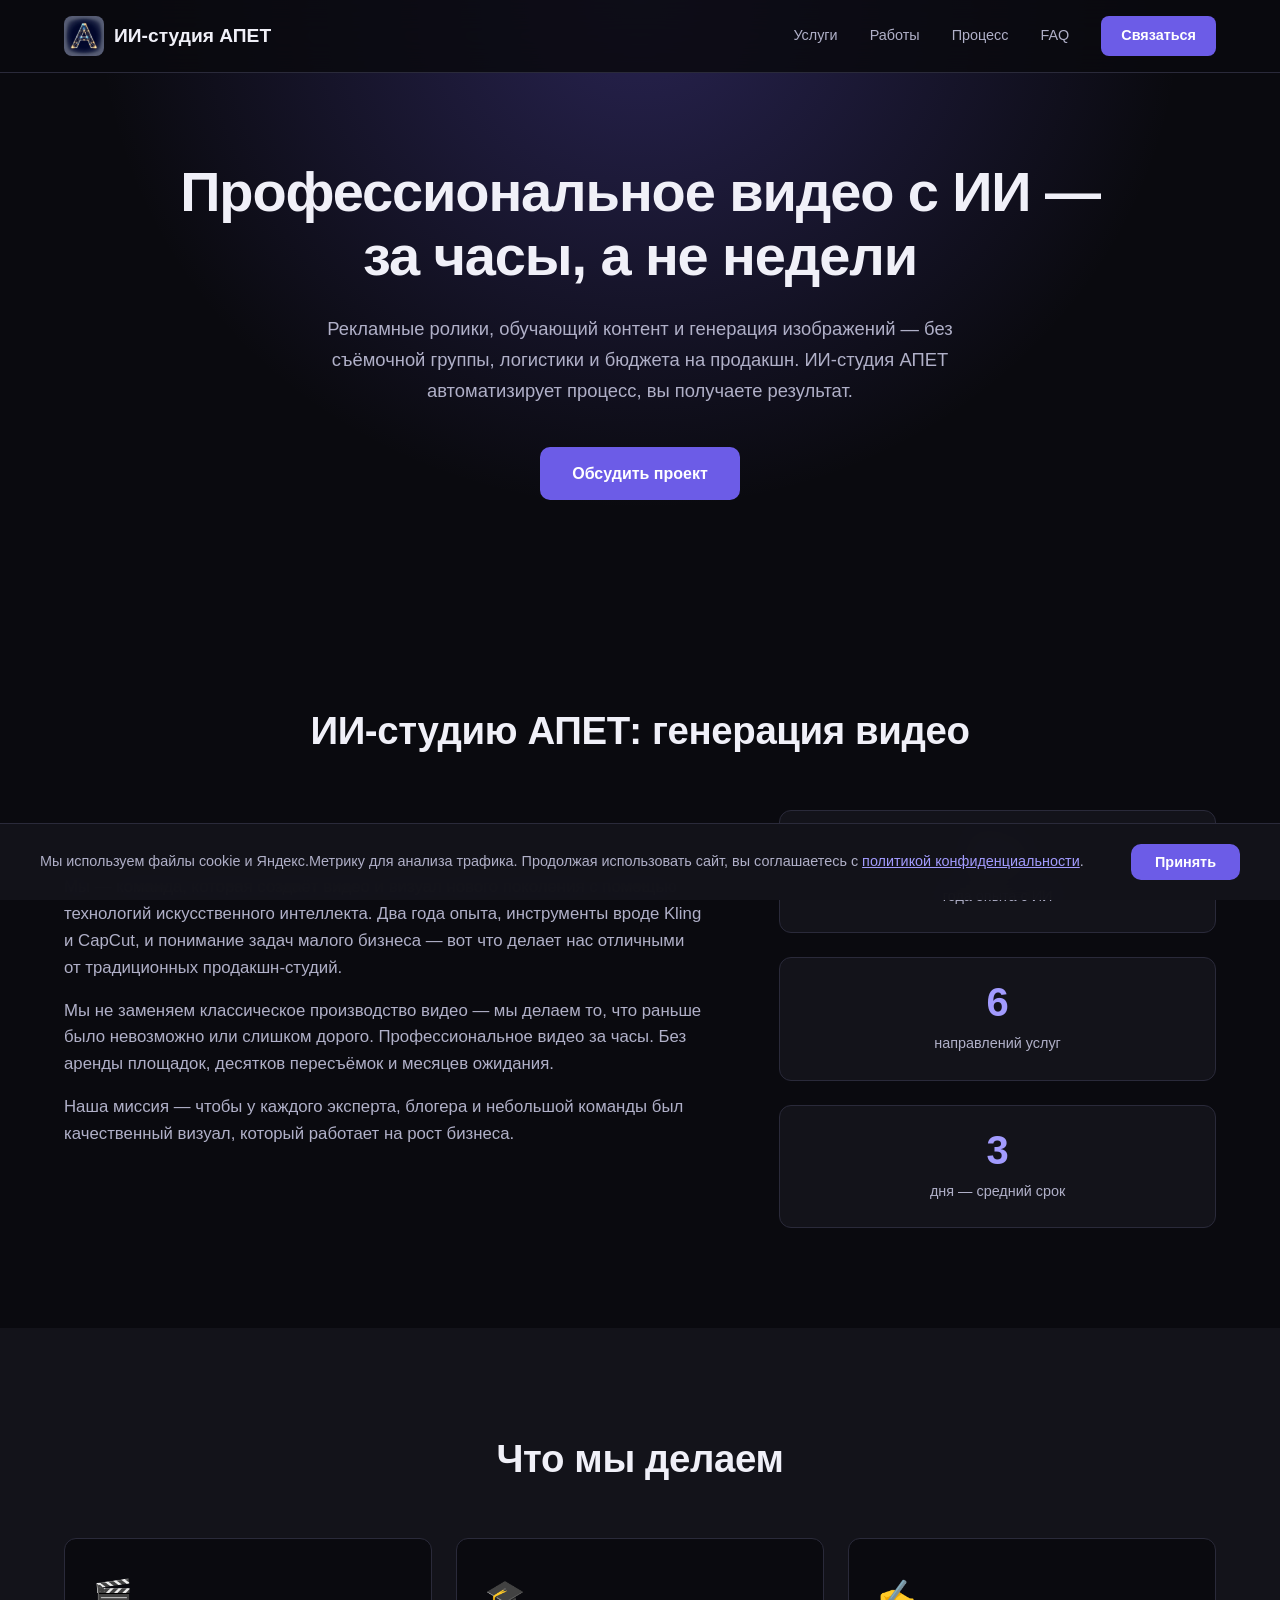
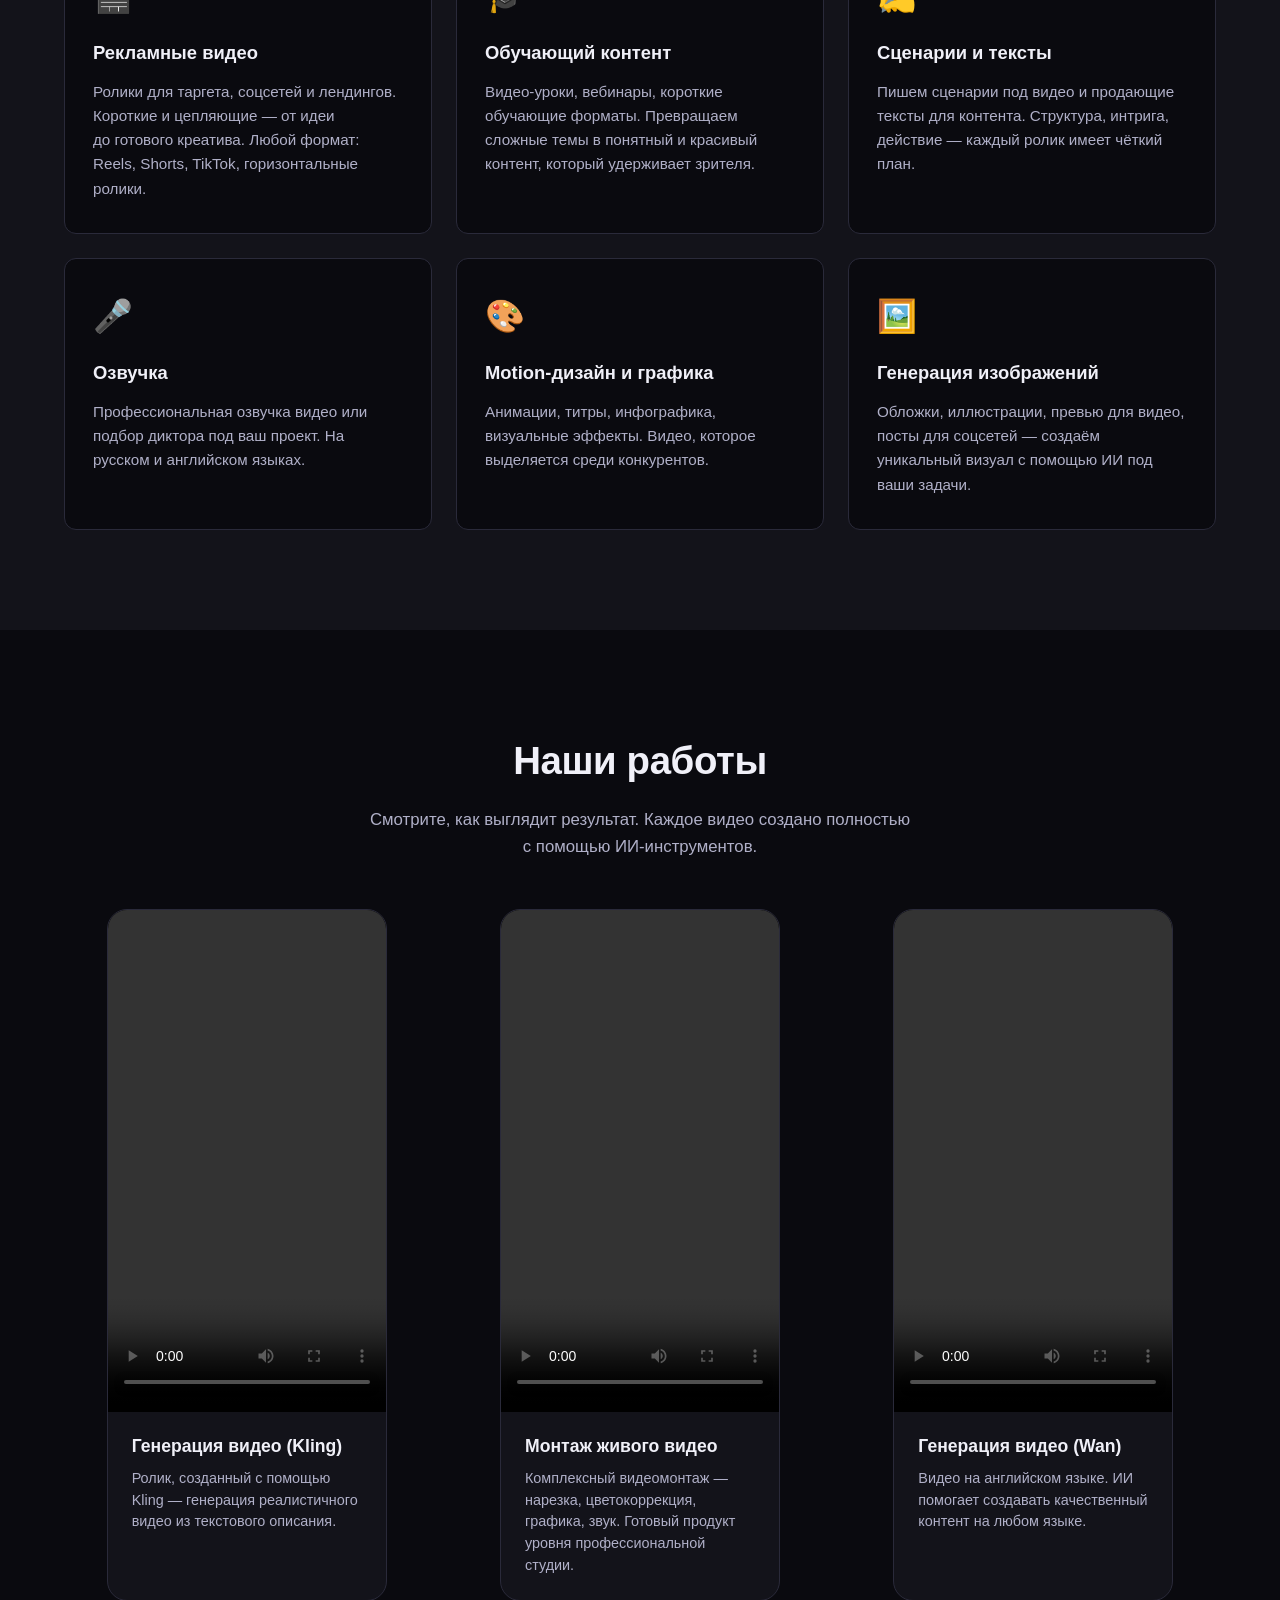
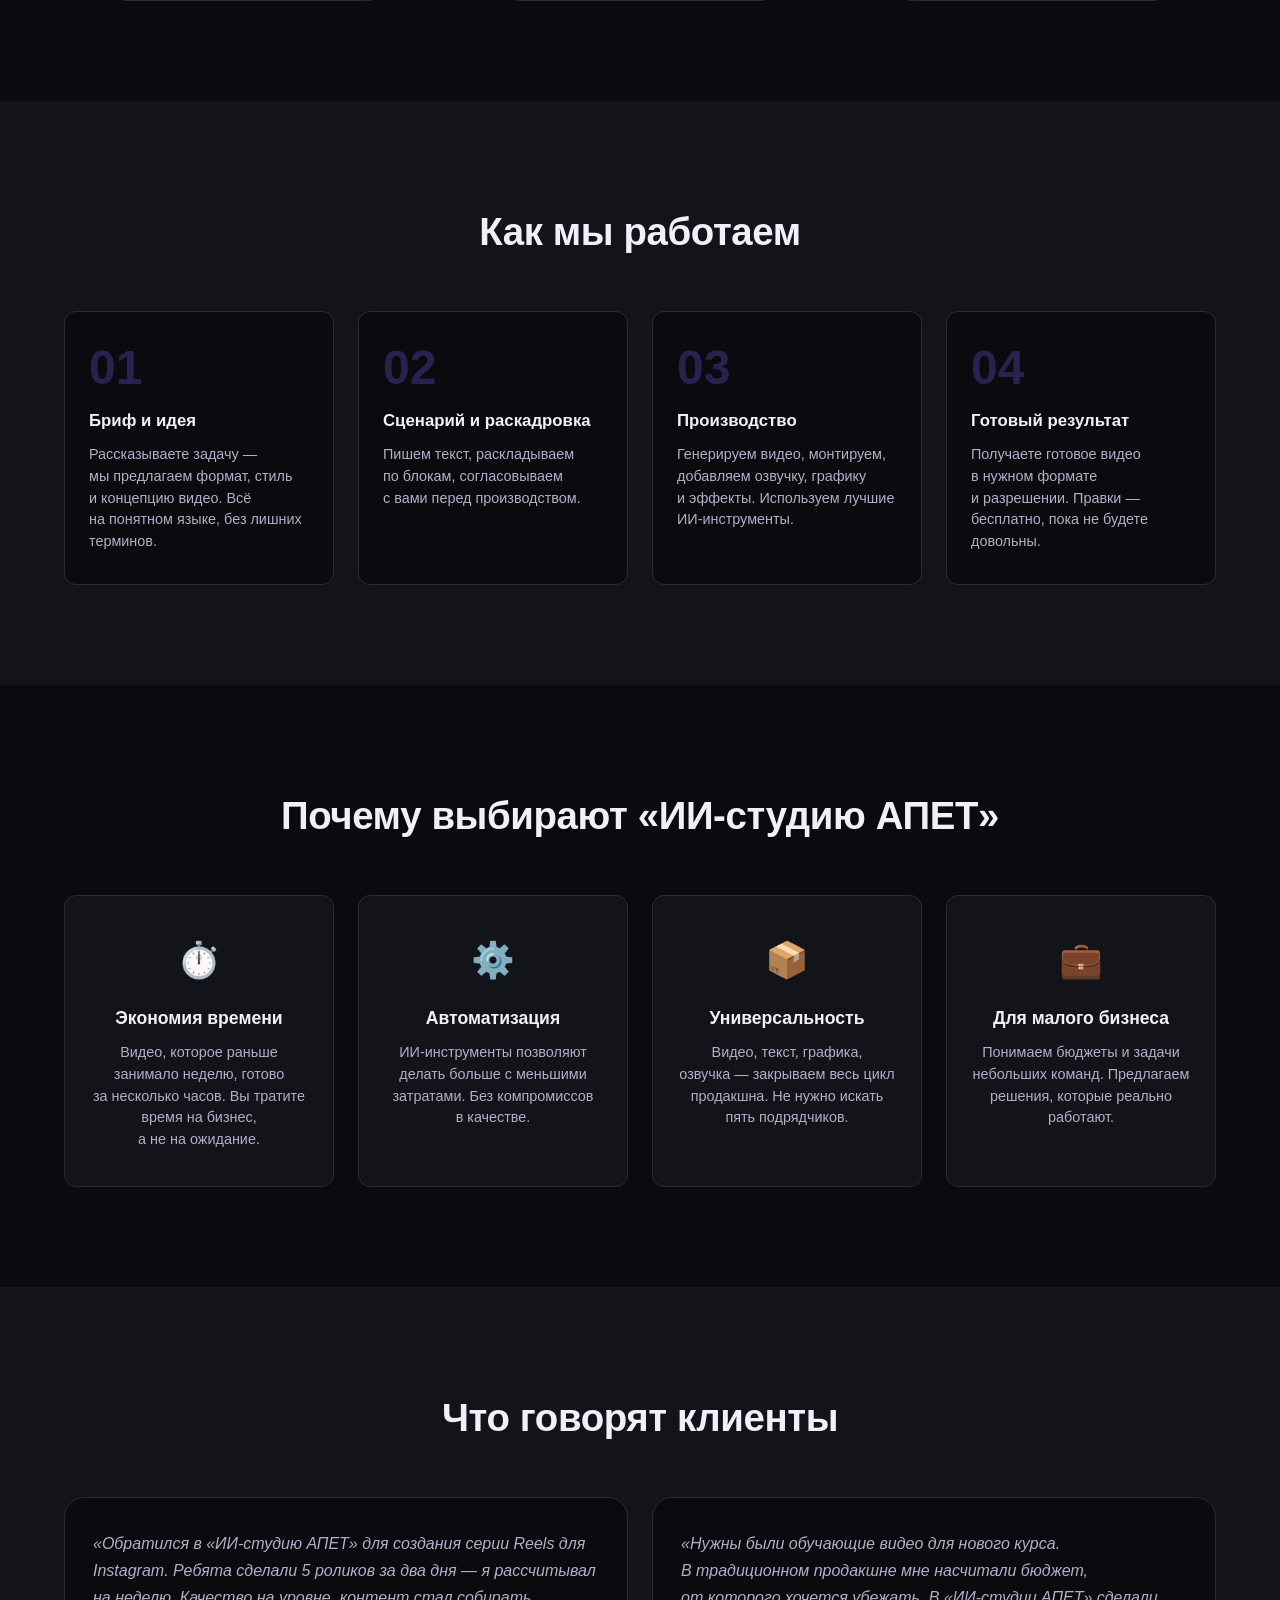
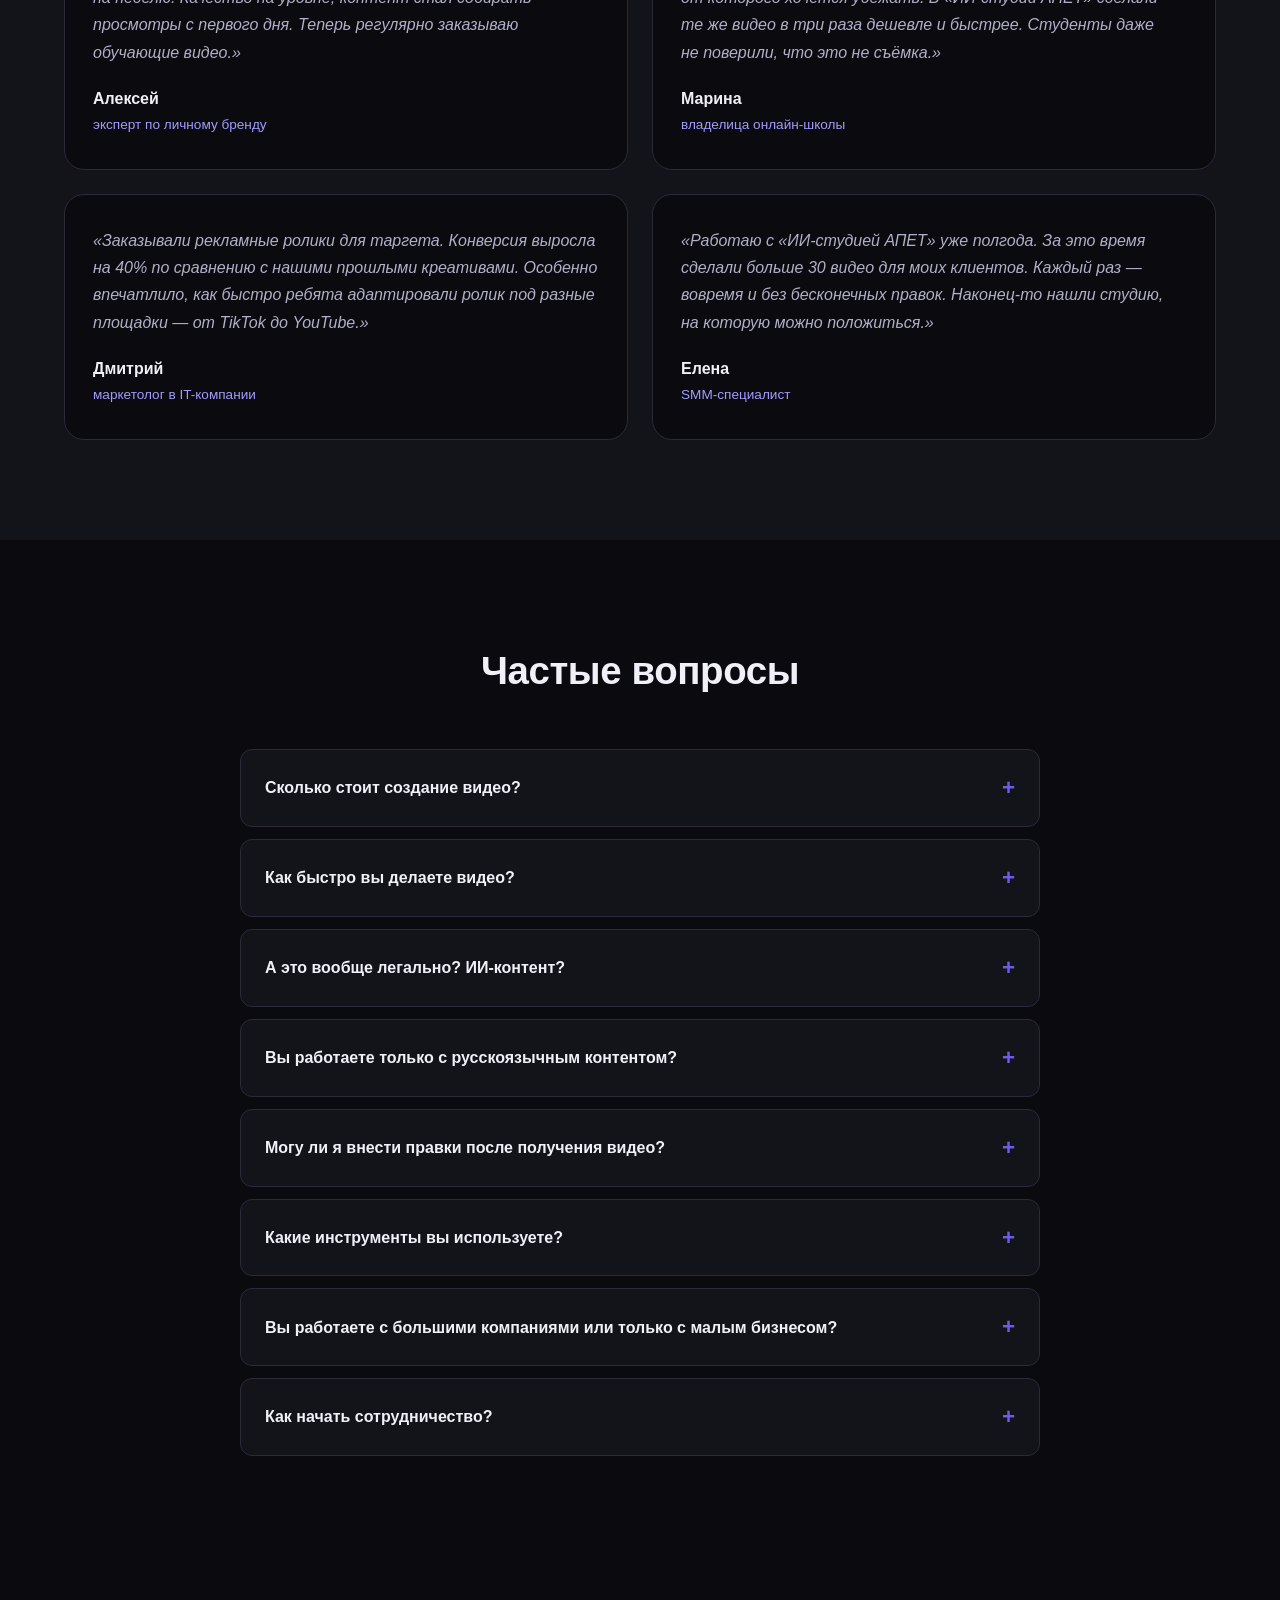
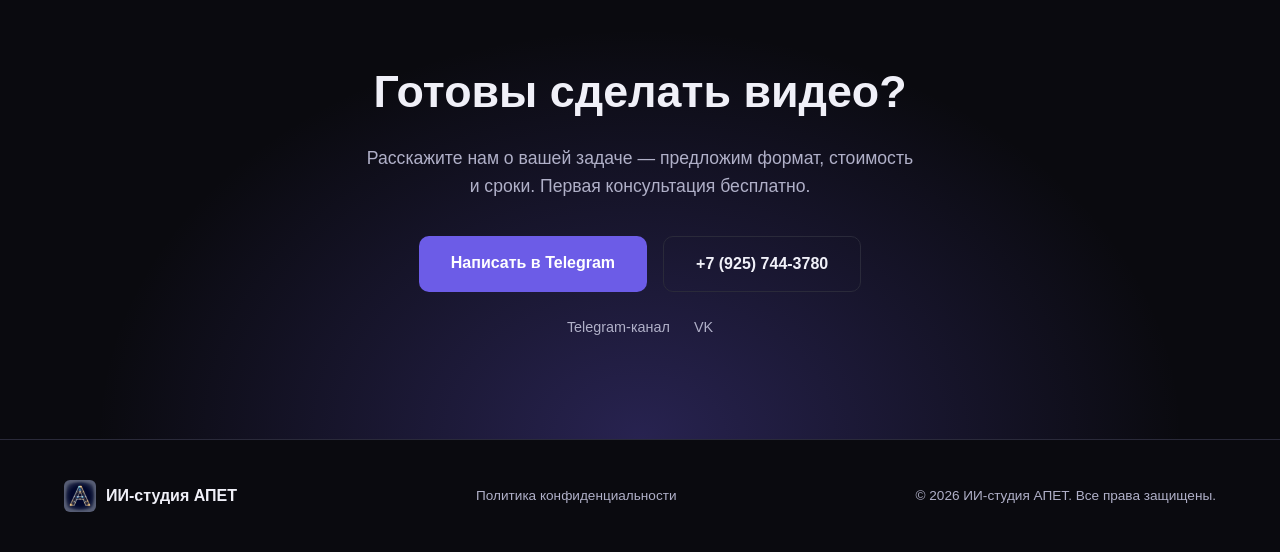
==== index.html @ 8ff8e2c4 "Add files via upload" ====
<!DOCTYPE html>
<html lang="ru">
<head>
    <meta charset="UTF-8">
    <meta name="viewport" content="width=device-width, initial-scale=1.0">
    <title>ИИ-студия АПЕТ — Видео и визуал с помощью ИИ для бизнеса</title>
    <meta name="description" content="Создаем рекламные и обучающие видео, генерируем изображения с помощью ИИ. Сценарии, озвучка, motion-дизайн. Быстро, автоматизированно, доступно.">
    <link rel="stylesheet" href="style.css">
    <!-- Yandex.Metrika counter -->
    <script type="text/javascript">
        (function(m,e,t,r,i,k,a){m[i]=m[i]||function(){(m[i].a=m[i].a||[]).push(arguments)};
        m[i].l=1*new Date();
        for (var j = 0; j < document.scripts.length; j++) {if (document.scripts[j].src === r) { return; }}
        k=e.createElement(t),a=e.getElementsByTagName(t)[0],k.async=1,k.src=r,a.parentNode.insertBefore(k,a)})
        (window, document, "script", "https://mc.yandex.ru/metrika/tag.js", "ym");
        ym(XXXXXX, "init", {
            clickmap:true,
            trackLinks:true,
            accurateTrackBounce:true,
            webvisor:true
        });
    </script>
    <noscript><div><img src="https://mc.yandex.ru/watch/XXXXXX" style="position:absolute; left:-9999px;" alt="" /></div></noscript>
    <!-- /Yandex.Metrika counter -->
</head>
<body>

<!-- Header -->
<header class="header">
    <div class="container header-inner">
        <a href="#" class="logo">
            <img src="logo.jpg" alt="ИИ-студия АПЕТ" class="logo-img">
            <span class="logo-text">ИИ-студия АПЕТ</span>
        </a>
        <nav class="nav">
            <a href="#services" class="nav-link">Услуги</a>
            <a href="#portfolio" class="nav-link">Работы</a>
            <a href="#process" class="nav-link">Процесс</a>
            <a href="#faq" class="nav-link">FAQ</a>
            <a href="#contacts" class="nav-link nav-cta">Связаться</a>
        </nav>
        <button class="burger" id="burger" aria-label="Меню">
            <span></span><span></span><span></span>
        </button>
    </div>
</header>

<!-- Hero -->
<section class="hero">
    <div class="container">
        <h1 class="hero-title">Профессиональное видео с&nbsp;ИИ&nbsp;— за&nbsp;часы, а&nbsp;не&nbsp;недели</h1>
        <p class="hero-sub">Рекламные ролики, обучающий контент и&nbsp;генерация изображений&nbsp;— без съёмочной группы, логистики и&nbsp;бюджета на&nbsp;продакшн. ИИ-студия АПЕТ автоматизирует процесс, вы&nbsp;получаете результат.</p>
        <a href="https://t.me/anp_nik" class="btn btn-primary" target="_blank" rel="noopener">Обсудить проект</a>
    </div>
</section>

<!-- About -->
<section class="about" id="about">
    <div class="container">
        <h2 class="section-title">ИИ-студию АПЕТ: генерация видео</h2>
        <div class="about-grid">
            <div class="about-text">
                <p>Мы&nbsp;&mdash; команда, которая создаёт видео и&nbsp;визуал нового поколения с&nbsp;помощью технологий искусственного интеллекта. Два года опыта, инструменты вроде Kling и&nbsp;CapCut, и&nbsp;понимание задач малого бизнеса&nbsp;&mdash; вот что делает нас отличными от&nbsp;традиционных продакшн-студий.</p>
                <p>Мы&nbsp;не&nbsp;заменяем классическое производство видео&nbsp;&mdash; мы&nbsp;делаем то, что раньше было невозможно или слишком дорого. Профессиональное видео за&nbsp;часы. Без аренды площадок, десятков пересъёмок и&nbsp;месяцев ожидания.</p>
                <p>Наша миссия&nbsp;&mdash; чтобы у&nbsp;каждого эксперта, блогера и&nbsp;небольшой команды был качественный визуал, который работает на&nbsp;рост бизнеса.</p>
            </div>
            <div class="about-stats">
                <div class="stat">
                    <span class="stat-number">2+</span>
                    <span class="stat-label">года опыта с&nbsp;ИИ</span>
                </div>
                <div class="stat">
                    <span class="stat-number">6</span>
                    <span class="stat-label">направлений услуг</span>
                </div>
                <div class="stat">
                    <span class="stat-number">3</span>
                    <span class="stat-label">дня&nbsp;&mdash; средний срок</span>
                </div>
            </div>
        </div>
    </div>
</section>

<!-- Services -->
<section class="services" id="services">
    <div class="container">
        <h2 class="section-title">Что мы делаем</h2>
        <div class="services-grid">

            <div class="service-card">
                <div class="service-icon">&#127916;</div>
                <h3>Рекламные видео</h3>
                <p>Ролики для таргета, соцсетей и&nbsp;лендингов. Короткие и&nbsp;цепляющие&nbsp;&mdash; от&nbsp;идеи до&nbsp;готового креатива. Любой формат: Reels, Shorts, TikTok, горизонтальные ролики.</p>
            </div>

            <div class="service-card">
                <div class="service-icon">&#127891;</div>
                <h3>Обучающий контент</h3>
                <p>Видео-уроки, вебинары, короткие обучающие форматы. Превращаем сложные темы в&nbsp;понятный и&nbsp;красивый контент, который удерживает зрителя.</p>
            </div>

            <div class="service-card">
                <div class="service-icon">&#9997;&#65039;</div>
                <h3>Сценарии и&nbsp;тексты</h3>
                <p>Пишем сценарии под&nbsp;видео и&nbsp;продающие тексты для контента. Структура, интрига, действие&nbsp;&mdash; каждый ролик имеет чёткий план.</p>
            </div>

            <div class="service-card">
                <div class="service-icon">&#127908;</div>
                <h3>Озвучка</h3>
                <p>Профессиональная озвучка видео или подбор диктора под ваш проект. На русском и&nbsp;английском языках.</p>
            </div>

            <div class="service-card">
                <div class="service-icon">&#127912;</div>
                <h3>Motion-дизайн и&nbsp;графика</h3>
                <p>Анимации, титры, инфографика, визуальные эффекты. Видео, которое выделяется среди конкурентов.</p>
            </div>

            <div class="service-card">
                <div class="service-icon">&#128444;&#65039;</div>
                <h3>Генерация изображений</h3>
                <p>Обложки, иллюстрации, превью для видео, посты для соцсетей&nbsp;&mdash; создаём уникальный визуал с&nbsp;помощью ИИ под ваши задачи.</p>
            </div>

        </div>
    </div>
</section>

<!-- Portfolio -->
<section class="portfolio" id="portfolio">
    <div class="container">
        <h2 class="section-title">Наши работы</h2>
        <p class="section-sub">Смотрите, как выглядит результат. Каждое видео создано полностью с&nbsp;помощью ИИ-инструментов.</p>
        <div class="portfolio-grid">

            <div class="portfolio-item">
                <div class="video-wrapper vertical">
                    <video controls preload="metadata">
                        <source src="video/FRv02-kling.mp4" type="video/mp4">
                        Ваш браузер не поддерживает видео.
                    </video>
                </div>
                <div class="portfolio-info">
                    <h3>Генерация видео (Kling)</h3>
                    <p>Ролик, созданный с&nbsp;помощью Kling&nbsp;&mdash; генерация реалистичного видео из&nbsp;текстового описания.</p>
                </div>
            </div>

            <div class="portfolio-item">
                <div class="video-wrapper vertical">
                    <video controls preload="metadata">
                        <source src="video/FRv03-video-editing2.mp4" type="video/mp4">
                        Ваш браузер не поддерживает видео.
                    </video>
                </div>
                <div class="portfolio-info">
                    <h3>Монтаж живого видео</h3>
                    <p>Комплексный видеомонтаж&nbsp;&mdash; нарезка, цветокоррекция, графика, звук. Готовый продукт уровня профессиональной студии.</p>
                </div>
            </div>

            <div class="portfolio-item">
                <div class="video-wrapper vertical">
                    <video controls preload="metadata" poster="">
                        <source src="video/Wan_Avatar_SpeechtoVideo.mp4" type="video/mp4">
                        Ваш браузер не поддерживает видео.
                    </video>
                </div>
                <div class="portfolio-info">
                    <h3>Генерация видео (Wan)</h3>
                    <p>Видео на английском языке. ИИ помогает создавать качественный контент на любом языке.</p>
                </div>
            </div>

        </div>
    </div>
</section>

<!-- Process -->
<section class="process" id="process">
    <div class="container">
        <h2 class="section-title">Как мы работаем</h2>
        <div class="process-steps">

            <div class="step">
                <div class="step-number">01</div>
                <div class="step-content">
                    <h3>Бриф и&nbsp;идея</h3>
                    <p>Рассказываете задачу&nbsp;&mdash; мы&nbsp;предлагаем формат, стиль и&nbsp;концепцию видео. Всё на&nbsp;понятном языке, без лишних терминов.</p>
                </div>
            </div>

            <div class="step">
                <div class="step-number">02</div>
                <div class="step-content">
                    <h3>Сценарий и&nbsp;раскадровка</h3>
                    <p>Пишем текст, раскладываем по&nbsp;блокам, согласовываем с&nbsp;вами перед производством.</p>
                </div>
            </div>

            <div class="step">
                <div class="step-number">03</div>
                <div class="step-content">
                    <h3>Производство</h3>
                    <p>Генерируем видео, монтируем, добавляем озвучку, графику и&nbsp;эффекты. Используем лучшие ИИ-инструменты.</p>
                </div>
            </div>

            <div class="step">
                <div class="step-number">04</div>
                <div class="step-content">
                    <h3>Готовый результат</h3>
                    <p>Получаете готовое видео в&nbsp;нужном формате и&nbsp;разрешении. Правки&nbsp;&mdash; бесплатно, пока не&nbsp;будете довольны.</p>
                </div>
            </div>

        </div>
    </div>
</section>

<!-- Why Us -->
<section class="why" id="why">
    <div class="container">
        <h2 class="section-title">Почему выбирают &laquo;ИИ-студию АПЕТ&raquo;</h2>
        <div class="why-grid">

            <div class="why-card">
                <div class="why-icon">&#9201;&#65039;</div>
                <h3>Экономия времени</h3>
                <p>Видео, которое раньше занимало неделю, готово за&nbsp;несколько часов. Вы&nbsp;тратите время на&nbsp;бизнес, а&nbsp;не&nbsp;на&nbsp;ожидание.</p>
            </div>

            <div class="why-card">
                <div class="why-icon">&#9881;&#65039;</div>
                <h3>Автоматизация</h3>
                <p>ИИ-инструменты позволяют делать больше с&nbsp;меньшими затратами. Без компромиссов в&nbsp;качестве.</p>
            </div>

            <div class="why-card">
                <div class="why-icon">&#128230;</div>
                <h3>Универсальность</h3>
                <p>Видео, текст, графика, озвучка&nbsp;&mdash; закрываем весь цикл продакшна. Не&nbsp;нужно искать пять подрядчиков.</p>
            </div>

            <div class="why-card">
                <div class="why-icon">&#128188;</div>
                <h3>Для малого бизнеса</h3>
                <p>Понимаем бюджеты и&nbsp;задачи небольших команд. Предлагаем решения, которые реально работают.</p>
            </div>

        </div>
    </div>
</section>

<!-- Testimonials -->
<section class="testimonials" id="testimonials">
    <div class="container">
        <h2 class="section-title">Что говорят клиенты</h2>
        <div class="testimonials-grid">

            <div class="testimonial-card">
                <div class="testimonial-text">
                    &laquo;Обратился в&nbsp;&laquo;ИИ-студию АПЕТ&raquo; для создания серии Reels для Instagram. Ребята сделали 5&nbsp;роликов за&nbsp;два дня&nbsp;&mdash; я&nbsp;рассчитывал на&nbsp;неделю. Качество на&nbsp;уровне, контент стал собирать просмотры с&nbsp;первого дня. Теперь регулярно заказываю обучающие видео.&raquo;
                </div>
                <div class="testimonial-author">
                    <strong>Алексей</strong>
                    <span>эксперт по личному бренду</span>
                </div>
            </div>

            <div class="testimonial-card">
                <div class="testimonial-text">
                    &laquo;Нужны были обучающие видео для нового курса. В&nbsp;традиционном продакшне мне насчитали бюджет, от&nbsp;которого хочется убежать. В&nbsp;&laquo;ИИ-студии АПЕТ&raquo; сделали те&nbsp;же видео в&nbsp;три раза дешевле и&nbsp;быстрее. Студенты даже не&nbsp;поверили, что это не&nbsp;съёмка.&raquo;
                </div>
                <div class="testimonial-author">
                    <strong>Марина</strong>
                    <span>владелица онлайн-школы</span>
                </div>
            </div>

            <div class="testimonial-card">
                <div class="testimonial-text">
                    &laquo;Заказывали рекламные ролики для таргета. Конверсия выросла на&nbsp;40% по&nbsp;сравнению с&nbsp;нашими прошлыми креативами. Особенно впечатлило, как быстро ребята адаптировали ролик под разные площадки&nbsp;&mdash; от&nbsp;TikTok до&nbsp;YouTube.&raquo;
                </div>
                <div class="testimonial-author">
                    <strong>Дмитрий</strong>
                    <span>маркетолог в IT-компании</span>
                </div>
            </div>

            <div class="testimonial-card">
                <div class="testimonial-text">
                    &laquo;Работаю с&nbsp;&laquo;ИИ-студией АПЕТ&raquo; уже полгода. За&nbsp;это время сделали больше 30&nbsp;видео для моих клиентов. Каждый раз&nbsp;&mdash; вовремя и&nbsp;без бесконечных правок. Наконец-то нашли студию, на&nbsp;которую можно положиться.&raquo;
                </div>
                <div class="testimonial-author">
                    <strong>Елена</strong>
                    <span>SMM-специалист</span>
                </div>
            </div>

        </div>
    </div>
</section>

<!-- FAQ -->
<section class="faq" id="faq">
    <div class="container">
        <h2 class="section-title">Частые вопросы</h2>
        <div class="faq-list">

            <details class="faq-item">
                <summary>Сколько стоит создание видео?</summary>
                <p>Стоимость начинается от&nbsp;3&nbsp;000&nbsp;₽ за&nbsp;ролик. Итоговая цена зависит от&nbsp;формата, длительности и&nbsp;сложности проекта. В&nbsp;стоимость входят 2&nbsp;правки. Напишите нам&nbsp;&mdash; рассчитаем цену за&nbsp;30&nbsp;минут.</p>
            </details>

            <details class="faq-item">
                <summary>Как быстро вы делаете видео?</summary>
                <p>Средний срок&nbsp;&mdash; от&nbsp;1&nbsp;до&nbsp;3&nbsp;дней для короткого ролика. Обучающие видео или серии могут занять до&nbsp;недели. Срочные проекты&nbsp;&mdash; обсуждаются индивидуально.</p>
            </details>

            <details class="faq-item">
                <summary>А это вообще легально? ИИ-контент?</summary>
                <p>Да. ИИ&nbsp;&mdash; это инструмент, как Photoshop или Premiere. Все права на&nbsp;созданное видео принадлежат вам. Мы&nbsp;используем лицензионные платформы и&nbsp;соблюдаем их условия использования.</p>
            </details>

            <details class="faq-item">
                <summary>Вы работаете только с русскоязычным контентом?</summary>
                <p>Нет. Мы&nbsp;создаём видео на&nbsp;русском и&nbsp;английском языках. Озвучка, субтитры, тексты&nbsp;&mdash; адаптируем под любую аудиторию.</p>
            </details>

            <details class="faq-item">
                <summary>Могу ли я внести правки после получения видео?</summary>
                <p>Конечно. В&nbsp;стоимость входят 2&nbsp;правки. Если нужно больше&nbsp;&mdash; обсудим individually. Обычно хватает 1-2&nbsp;раундов.</p>
            </details>

            <details class="faq-item">
                <summary>Какие инструменты вы используете?</summary>
                <p>Для генерации видео&nbsp;&mdash; Kling, Wan. Для монтажа&nbsp;&mdash; CapCut. Для текстов, сценариев и&nbsp;идей&nbsp;&mdash; ChatGPT, Claude, Qwen. Используем лучшие ИИ-инструменты для каждого этапа.</p>
            </details>

            <details class="faq-item">
                <summary>Вы работаете с большими компаниями или только с малым бизнесом?</summary>
                <p>Мы&nbsp;специализируемся на&nbsp;экспертах, блогерах и&nbsp;небольших командах. Понимаем их задачи и&nbsp;бюджеты. Но&nbsp;если у&nbsp;вас крупный проект&nbsp;&mdash; обсудим, сможем&nbsp;ли помочь.</p>
            </details>

            <details class="faq-item">
                <summary>Как начать сотрудничество?</summary>
                <p>Напишите нам в&nbsp;Telegram или позвоните. Расскажите о&nbsp;задаче&nbsp;&mdash; мы&nbsp;предложим решение и&nbsp;стоимость. Далее&nbsp;&mdash; бриф, согласование, производство. Весь процесс прозрачен.</p>
            </details>

        </div>
    </div>
</section>

<!-- CTA -->
<section class="cta" id="contacts">
    <div class="container cta-inner">
        <h2 class="cta-title">Готовы сделать видео?</h2>
        <p class="cta-sub">Расскажите нам о&nbsp;вашей задаче&nbsp;&mdash; предложим формат, стоимость и&nbsp;сроки. Первая консультация бесплатно.</p>
        <div class="cta-contacts">
            <a href="https://t.me/anp_nik" class="btn btn-primary" target="_blank" rel="noopener">Написать в Telegram</a>
            <a href="tel:+79257443780" class="btn btn-secondary">+7 (925) 744-3780</a>
        </div>
        <div class="cta-social">
            <a href="https://t.me/start_in_ai" target="_blank" rel="noopener" class="social-link">Telegram-канал</a>
            <a href="https://vk.ru/ii_business_automation" target="_blank" rel="noopener" class="social-link">VK</a>
        </div>
    </div>
</section>

<!-- Footer -->
<footer class="footer">
    <div class="container footer-inner">
        <div class="footer-logo">
            <img src="logo.jpg" alt="ИИ-студия АПЕТ" class="footer-logo-img">
            <span>ИИ-студия АПЕТ</span>
        </div>
        <nav class="footer-links">
            <a href="privacy.html" class="footer-link">Политика конфиденциальности</a>
        </nav>
        <p class="footer-copy">&copy; 2026 ИИ-студия АПЕТ. Все права защищены.</p>
    </div>
</footer>

<!-- Cookie Banner -->
<div class="cookie-banner" id="cookieBanner">
    <div class="cookie-inner">
        <p>Мы используем файлы cookie и Яндекс.Метрику для анализа трафика. Продолжая использовать сайт, вы соглашаетесь с <a href="privacy.html">политикой конфиденциальности</a>.</p>
        <button class="btn btn-primary cookie-btn" id="cookieAccept">Принять</button>
    </div>
</div>

<script>
    // Burger menu
    const burger = document.getElementById('burger');
    const nav = document.querySelector('.nav');
    burger.addEventListener('click', () => {
        burger.classList.toggle('active');
        nav.classList.toggle('active');
    });
    document.querySelectorAll('.nav-link').forEach(link => {
        link.addEventListener('click', () => {
            burger.classList.remove('active');
            nav.classList.remove('active');
        });
    });

    // Cookie banner
    const cookieBanner = document.getElementById('cookieBanner');
    const cookieAccept = document.getElementById('cookieAccept');
    if (!localStorage.getItem('cookiesAccepted')) {
        cookieBanner.style.display = 'block';
    }
    cookieAccept.addEventListener('click', () => {
        localStorage.setItem('cookiesAccepted', 'true');
        cookieBanner.style.display = 'none';
    });
</script>

</body>
</html>
---- style.css ----
/* ===== Reset & Base ===== */
*, *::before, *::after {
    margin: 0;
    padding: 0;
    box-sizing: border-box;
}

:root {
    --bg: #0a0a0f;
    --bg-card: #13131a;
    --bg-card-hover: #1a1a24;
    --accent: #6c5ce7;
    --accent-light: #a29bfe;
    --accent-glow: rgba(108, 92, 231, 0.3);
    --text: #f0f0f8;
    --text-dim: #b0b0c8;
    --border: #2a2a3a;
    --radius: 12px;
    --radius-lg: 20px;
    --transition: 0.3s ease;
}

html {
    scroll-behavior: smooth;
}

body {
    font-family: -apple-system, BlinkMacSystemFont, 'Segoe UI', Roboto, 'Helvetica Neue', Arial, sans-serif;
    background: var(--bg);
    color: var(--text);
    line-height: 1.6;
    -webkit-font-smoothing: antialiased;
}

.container {
    max-width: 1200px;
    margin: 0 auto;
    padding: 0 24px;
}

img {
    max-width: 100%;
    height: auto;
}

a {
    color: var(--accent-light);
    text-decoration: none;
    transition: color var(--transition);
}

a:hover {
    color: var(--accent);
}

/* ===== Header ===== */
.header {
    position: fixed;
    top: 0;
    left: 0;
    right: 0;
    z-index: 100;
    background: rgba(10, 10, 15, 0.85);
    backdrop-filter: blur(16px);
    border-bottom: 1px solid var(--border);
}

.header-inner {
    display: flex;
    align-items: center;
    justify-content: space-between;
    height: 72px;
}

.logo {
    display: flex;
    align-items: center;
    gap: 10px;
    color: var(--text);
    font-weight: 700;
    font-size: 1.2rem;
}

.logo-img {
    width: 40px;
    height: 40px;
    border-radius: 8px;
    object-fit: cover;
}

.nav {
    display: flex;
    align-items: center;
    gap: 32px;
}

.nav-link {
    color: var(--text-dim);
    font-size: 0.9rem;
    font-weight: 500;
    transition: color var(--transition);
}

.nav-link:hover {
    color: var(--text);
}

.nav-cta {
    background: var(--accent);
    color: #fff !important;
    padding: 8px 20px;
    border-radius: 8px;
    font-weight: 600;
}

.nav-cta:hover {
    background: var(--accent-light);
    color: #fff !important;
}

.burger {
    display: none;
    flex-direction: column;
    gap: 5px;
    background: none;
    border: none;
    cursor: pointer;
    padding: 4px;
}

.burger span {
    width: 24px;
    height: 2px;
    background: var(--text);
    border-radius: 2px;
    transition: var(--transition);
}

.burger.active span:nth-child(1) {
    transform: rotate(45deg) translate(5px, 5px);
}

.burger.active span:nth-child(2) {
    opacity: 0;
}

.burger.active span:nth-child(3) {
    transform: rotate(-45deg) translate(5px, -5px);
}

/* ===== Hero ===== */
.hero {
    padding: 160px 0 100px;
    text-align: center;
    background: radial-gradient(ellipse at 50% 0%, var(--accent-glow) 0%, transparent 60%);
}

.hero-title {
    font-size: clamp(2rem, 5vw, 3.5rem);
    font-weight: 800;
    line-height: 1.15;
    margin-bottom: 24px;
    letter-spacing: -0.02em;
}

.hero-sub {
    font-size: 1.15rem;
    color: var(--text-dim);
    max-width: 680px;
    margin: 0 auto 40px;
    line-height: 1.7;
}

.btn {
    display: inline-block;
    padding: 14px 32px;
    border-radius: 10px;
    font-size: 1rem;
    font-weight: 600;
    cursor: pointer;
    border: none;
    transition: all var(--transition);
    text-align: center;
}

.btn-primary {
    background: var(--accent);
    color: #fff;
}

.btn-primary:hover {
    background: var(--accent-light);
    color: #fff;
    transform: translateY(-2px);
    box-shadow: 0 8px 30px var(--accent-glow);
}

.btn-secondary {
    background: transparent;
    color: var(--text);
    border: 1px solid var(--border);
}

.btn-secondary:hover {
    border-color: var(--accent);
    color: var(--accent-light);
}

/* ===== Section Titles ===== */
.section-title {
    font-size: clamp(1.6rem, 3vw, 2.4rem);
    font-weight: 700;
    text-align: center;
    margin-bottom: 16px;
    letter-spacing: -0.01em;
}

.section-sub {
    text-align: center;
    color: var(--text-dim);
    max-width: 600px;
    margin: 0 auto 48px;
    font-size: 1.05rem;
}

/* ===== About ===== */
.about {
    padding: 100px 0;
}

.about-grid {
    display: grid;
    grid-template-columns: 1.5fr 1fr;
    gap: 60px;
    align-items: center;
    margin-top: 48px;
}

.about-text p {
    margin-bottom: 16px;
    color: var(--text-dim);
    font-size: 1.05rem;
}

.about-stats {
    display: flex;
    flex-direction: column;
    gap: 24px;
}

.stat {
    background: var(--bg-card);
    border: 1px solid var(--border);
    border-radius: var(--radius);
    padding: 24px 28px;
    text-align: center;
}

.stat-number {
    display: block;
    font-size: 2.5rem;
    font-weight: 800;
    color: var(--accent-light);
    line-height: 1;
    margin-bottom: 8px;
}

.stat-label {
    color: var(--text-dim);
    font-size: 0.9rem;
}

/* ===== Services ===== */
.services {
    padding: 100px 0;
    background: var(--bg-card);
}

.services-grid {
    display: grid;
    grid-template-columns: repeat(3, 1fr);
    gap: 24px;
    margin-top: 48px;
}

.service-card {
    background: var(--bg);
    border: 1px solid var(--border);
    border-radius: var(--radius);
    padding: 32px 28px;
    transition: all var(--transition);
}

.service-card:hover {
    border-color: var(--accent);
    transform: translateY(-4px);
    box-shadow: 0 12px 40px rgba(108, 92, 231, 0.1);
}

.service-icon {
    font-size: 2rem;
    margin-bottom: 16px;
}

.service-card h3 {
    font-size: 1.15rem;
    font-weight: 600;
    margin-bottom: 12px;
}

.service-card p {
    color: var(--text-dim);
    font-size: 0.95rem;
    line-height: 1.6;
}

/* ===== Portfolio ===== */
.portfolio {
    padding: 100px 0;
}

.portfolio-grid {
    display: grid;
    grid-template-columns: repeat(3, 1fr);
    gap: 28px;
}

.portfolio-item {
    background: var(--bg-card);
    border: 1px solid var(--border);
    border-radius: var(--radius-lg);
    overflow: hidden;
    transition: all var(--transition);
}

.portfolio-item:hover {
    border-color: var(--accent);
    transform: translateY(-4px);
}

.video-wrapper {
    position: relative;
    width: 100%;
    aspect-ratio: 16 / 9;
    background: #000;
}

.video-wrapper.vertical {
    aspect-ratio: 9 / 16;
    max-height: 500px;
    margin: 0 auto;
}

.portfolio-item:has(.video-wrapper.vertical) {
    max-width: 280px;
    margin: 0 auto;
}

.video-wrapper video {
    width: 100%;
    height: 100%;
    object-fit: cover;
}

.portfolio-info {
    padding: 20px 24px 24px;
}

.portfolio-info h3 {
    font-size: 1.1rem;
    font-weight: 600;
    margin-bottom: 8px;
}

.portfolio-info p {
    color: var(--text-dim);
    font-size: 0.9rem;
    line-height: 1.5;
}

/* ===== Process ===== */
.process {
    padding: 100px 0;
    background: var(--bg-card);
}

.process-steps {
    display: grid;
    grid-template-columns: repeat(4, 1fr);
    gap: 24px;
    margin-top: 48px;
}

.step {
    position: relative;
    padding: 32px 24px;
    background: var(--bg);
    border: 1px solid var(--border);
    border-radius: var(--radius);
}

.step-number {
    font-size: 3rem;
    font-weight: 800;
    color: var(--accent);
    opacity: 0.3;
    line-height: 1;
    margin-bottom: 16px;
}

.step h3 {
    font-size: 1.05rem;
    font-weight: 600;
    margin-bottom: 10px;
}

.step p {
    color: var(--text-dim);
    font-size: 0.9rem;
    line-height: 1.5;
}

/* ===== Why ===== */
.why {
    padding: 100px 0;
}

.why-grid {
    display: grid;
    grid-template-columns: repeat(4, 1fr);
    gap: 24px;
    margin-top: 48px;
}

.why-card {
    text-align: center;
    padding: 36px 24px;
    background: var(--bg-card);
    border: 1px solid var(--border);
    border-radius: var(--radius);
    transition: all var(--transition);
}

.why-card:hover {
    border-color: var(--accent);
    transform: translateY(-4px);
}

.why-icon {
    font-size: 2.2rem;
    margin-bottom: 16px;
}

.why-card h3 {
    font-size: 1.1rem;
    font-weight: 600;
    margin-bottom: 10px;
}

.why-card p {
    color: var(--text-dim);
    font-size: 0.9rem;
    line-height: 1.5;
}

/* ===== Testimonials ===== */
.testimonials {
    padding: 100px 0;
    background: var(--bg-card);
}

.testimonials-grid {
    display: grid;
    grid-template-columns: repeat(2, 1fr);
    gap: 24px;
    margin-top: 48px;
}

.testimonial-card {
    background: var(--bg);
    border: 1px solid var(--border);
    border-radius: var(--radius-lg);
    padding: 32px 28px;
    display: flex;
    flex-direction: column;
    justify-content: space-between;
    transition: all var(--transition);
}

.testimonial-card:hover {
    border-color: var(--accent);
}

.testimonial-text {
    font-size: 1rem;
    line-height: 1.7;
    color: var(--text-dim);
    margin-bottom: 20px;
    font-style: italic;
}

.testimonial-author strong {
    display: block;
    color: var(--text);
    font-size: 1rem;
}

.testimonial-author span {
    color: var(--accent-light);
    font-size: 0.85rem;
}

/* ===== FAQ ===== */
.faq {
    padding: 100px 0;
}

.faq-list {
    max-width: 800px;
    margin: 48px auto 0;
    display: flex;
    flex-direction: column;
    gap: 12px;
}

.faq-item {
    background: var(--bg-card);
    border: 1px solid var(--border);
    border-radius: var(--radius);
    overflow: hidden;
    transition: border-color var(--transition);
}

.faq-item[open] {
    border-color: var(--accent);
}

.faq-item summary {
    padding: 20px 24px;
    font-weight: 600;
    font-size: 1rem;
    cursor: pointer;
    list-style: none;
    display: flex;
    align-items: center;
    justify-content: space-between;
    transition: color var(--transition);
}

.faq-item summary::-webkit-details-marker {
    display: none;
}

.faq-item summary::after {
    content: '+';
    font-size: 1.4rem;
    color: var(--accent);
    transition: transform var(--transition);
}

.faq-item[open] summary::after {
    transform: rotate(45deg);
}

.faq-item summary:hover {
    color: var(--accent-light);
}

.faq-item p {
    padding: 0 24px 20px;
    color: var(--text-dim);
    font-size: 0.95rem;
    line-height: 1.6;
}

/* ===== CTA ===== */
.cta {
    padding: 100px 0;
    background: radial-gradient(ellipse at 50% 100%, var(--accent-glow) 0%, transparent 60%);
}

.cta-inner {
    text-align: center;
}

.cta-title {
    font-size: clamp(1.8rem, 4vw, 2.8rem);
    font-weight: 800;
    margin-bottom: 16px;
}

.cta-sub {
    color: var(--text-dim);
    font-size: 1.1rem;
    max-width: 550px;
    margin: 0 auto 36px;
}

.cta-contacts {
    display: flex;
    gap: 16px;
    justify-content: center;
    flex-wrap: wrap;
    margin-bottom: 24px;
}

.cta-social {
    display: flex;
    gap: 24px;
    justify-content: center;
}

.social-link {
    color: var(--text-dim);
    font-size: 0.9rem;
    transition: color var(--transition);
}

.social-link:hover {
    color: var(--accent-light);
}

/* ===== Footer ===== */
.footer {
    padding: 40px 0;
    border-top: 1px solid var(--border);
}

.footer-inner {
    display: flex;
    align-items: center;
    justify-content: space-between;
}

.footer-logo {
    display: flex;
    align-items: center;
    gap: 10px;
    font-weight: 600;
}

.footer-logo-img {
    width: 32px;
    height: 32px;
    border-radius: 6px;
    object-fit: cover;
}

.footer-copy {
    color: var(--text-dim);
    font-size: 0.85rem;
}

/* ===== Responsive ===== */
@media (max-width: 1024px) {
    .services-grid,
    .portfolio-grid {
        grid-template-columns: repeat(2, 1fr);
    }

    .process-steps,
    .why-grid {
        grid-template-columns: repeat(2, 1fr);
    }
}

@media (max-width: 768px) {
    .nav {
        position: fixed;
        top: 72px;
        left: 0;
        right: 0;
        background: rgba(10, 10, 15, 0.95);
        backdrop-filter: blur(16px);
        flex-direction: column;
        padding: 32px 24px;
        gap: 20px;
        border-bottom: 1px solid var(--border);
        transform: translateY(-100%);
        opacity: 0;
        pointer-events: none;
        transition: all var(--transition);
    }

    .nav.active {
        transform: translateY(0);
        opacity: 1;
        pointer-events: all;
    }

    .burger {
        display: flex;
    }

    .about-grid {
        grid-template-columns: 1fr;
        gap: 40px;
    }

    .about-stats {
        flex-direction: row;
        gap: 16px;
    }

    .stat {
        flex: 1;
    }

    .services-grid,
    .portfolio-grid,
    .testimonials-grid {
        grid-template-columns: 1fr;
    }

    .process-steps,
    .why-grid {
        grid-template-columns: 1fr;
    }

    .hero {
        padding: 120px 0 60px;
    }

    .footer-inner {
        flex-direction: column;
        gap: 12px;
        text-align: center;
    }
}

@media (max-width: 480px) {
    .about-stats {
        flex-direction: column;
    }

    .cta-contacts {
        flex-direction: column;
        align-items: center;
    }

    .btn {
        width: 100%;
        max-width: 280px;
    }
}

/* ===== Cookie Banner ===== */
.cookie-banner {
    display: none;
    position: fixed;
    bottom: 0;
    left: 0;
    right: 0;
    z-index: 200;
    background: rgba(19, 19, 26, 0.97);
    backdrop-filter: blur(12px);
    border-top: 1px solid var(--border);
    padding: 20px 24px;
}

.cookie-inner {
    max-width: 1200px;
    margin: 0 auto;
    display: flex;
    align-items: center;
    justify-content: space-between;
    gap: 20px;
}

.cookie-inner p {
    color: var(--text-dim);
    font-size: 0.9rem;
    line-height: 1.5;
    margin: 0;
}

.cookie-inner a {
    color: var(--accent-light);
    text-decoration: underline;
}

.cookie-btn {
    white-space: nowrap;
    padding: 10px 24px;
    font-size: 0.9rem;
}

/* ===== Footer Links ===== */
.footer-links {
    display: flex;
    gap: 24px;
}

.footer-link {
    color: var(--text-dim);
    font-size: 0.85rem;
    transition: color var(--transition);
}

.footer-link:hover {
    color: var(--accent-light);
}

/* ===== Policy Page ===== */
.policy-page {
    padding: 120px 0 80px;
}

.policy-content {
    max-width: 800px;
}

.policy-content h1 {
    font-size: 2rem;
    font-weight: 800;
    margin-bottom: 8px;
}

.policy-date {
    color: var(--text-dim);
    font-size: 0.9rem;
    margin-bottom: 40px;
}

.policy-content h2 {
    font-size: 1.3rem;
    font-weight: 700;
    margin-top: 36px;
    margin-bottom: 12px;
}

.policy-content h3 {
    font-size: 1.1rem;
    font-weight: 600;
    margin-top: 24px;
    margin-bottom: 8px;
}

.policy-content p {
    color: var(--text-dim);
    font-size: 1rem;
    line-height: 1.7;
    margin-bottom: 12px;
}

.policy-content ul {
    color: var(--text-dim);
    padding-left: 24px;
    margin-bottom: 12px;
}

.policy-content li {
    margin-bottom: 6px;
    line-height: 1.6;
}

.policy-content a {
    color: var(--accent-light);
}
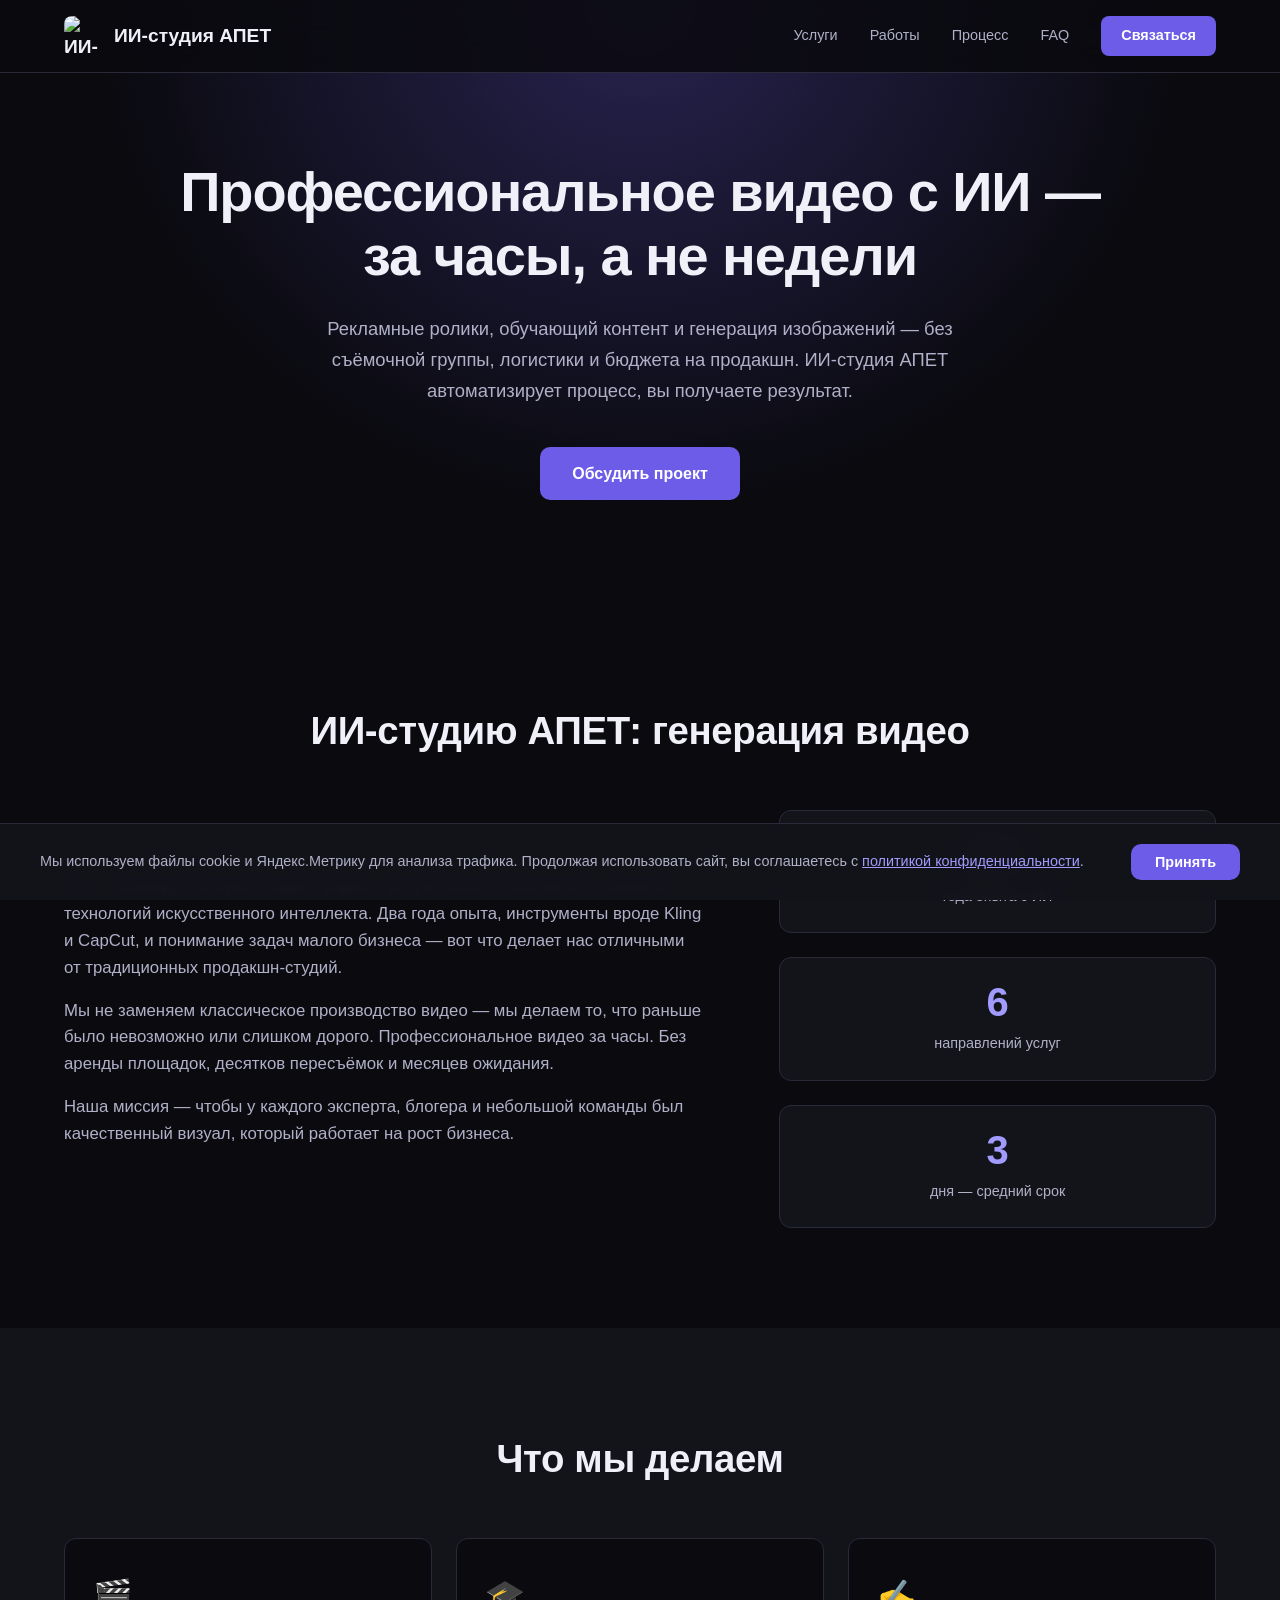
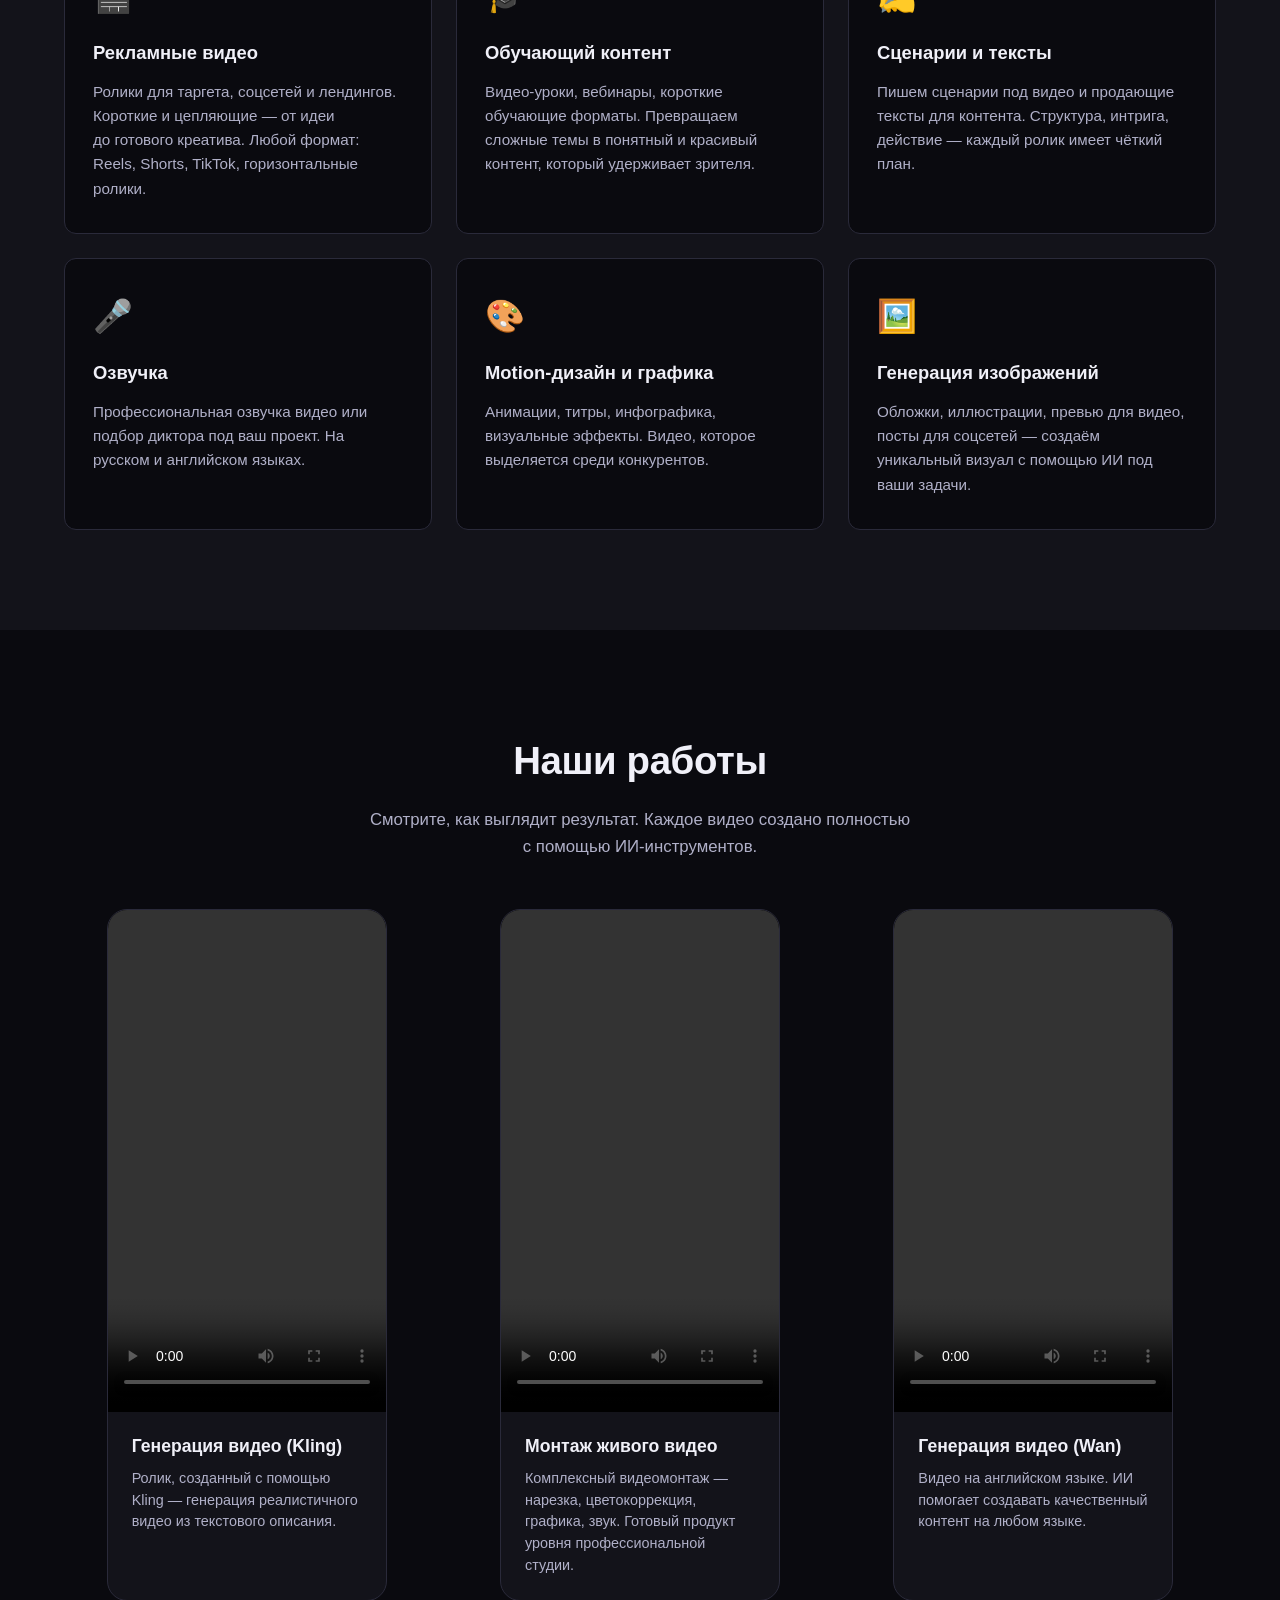
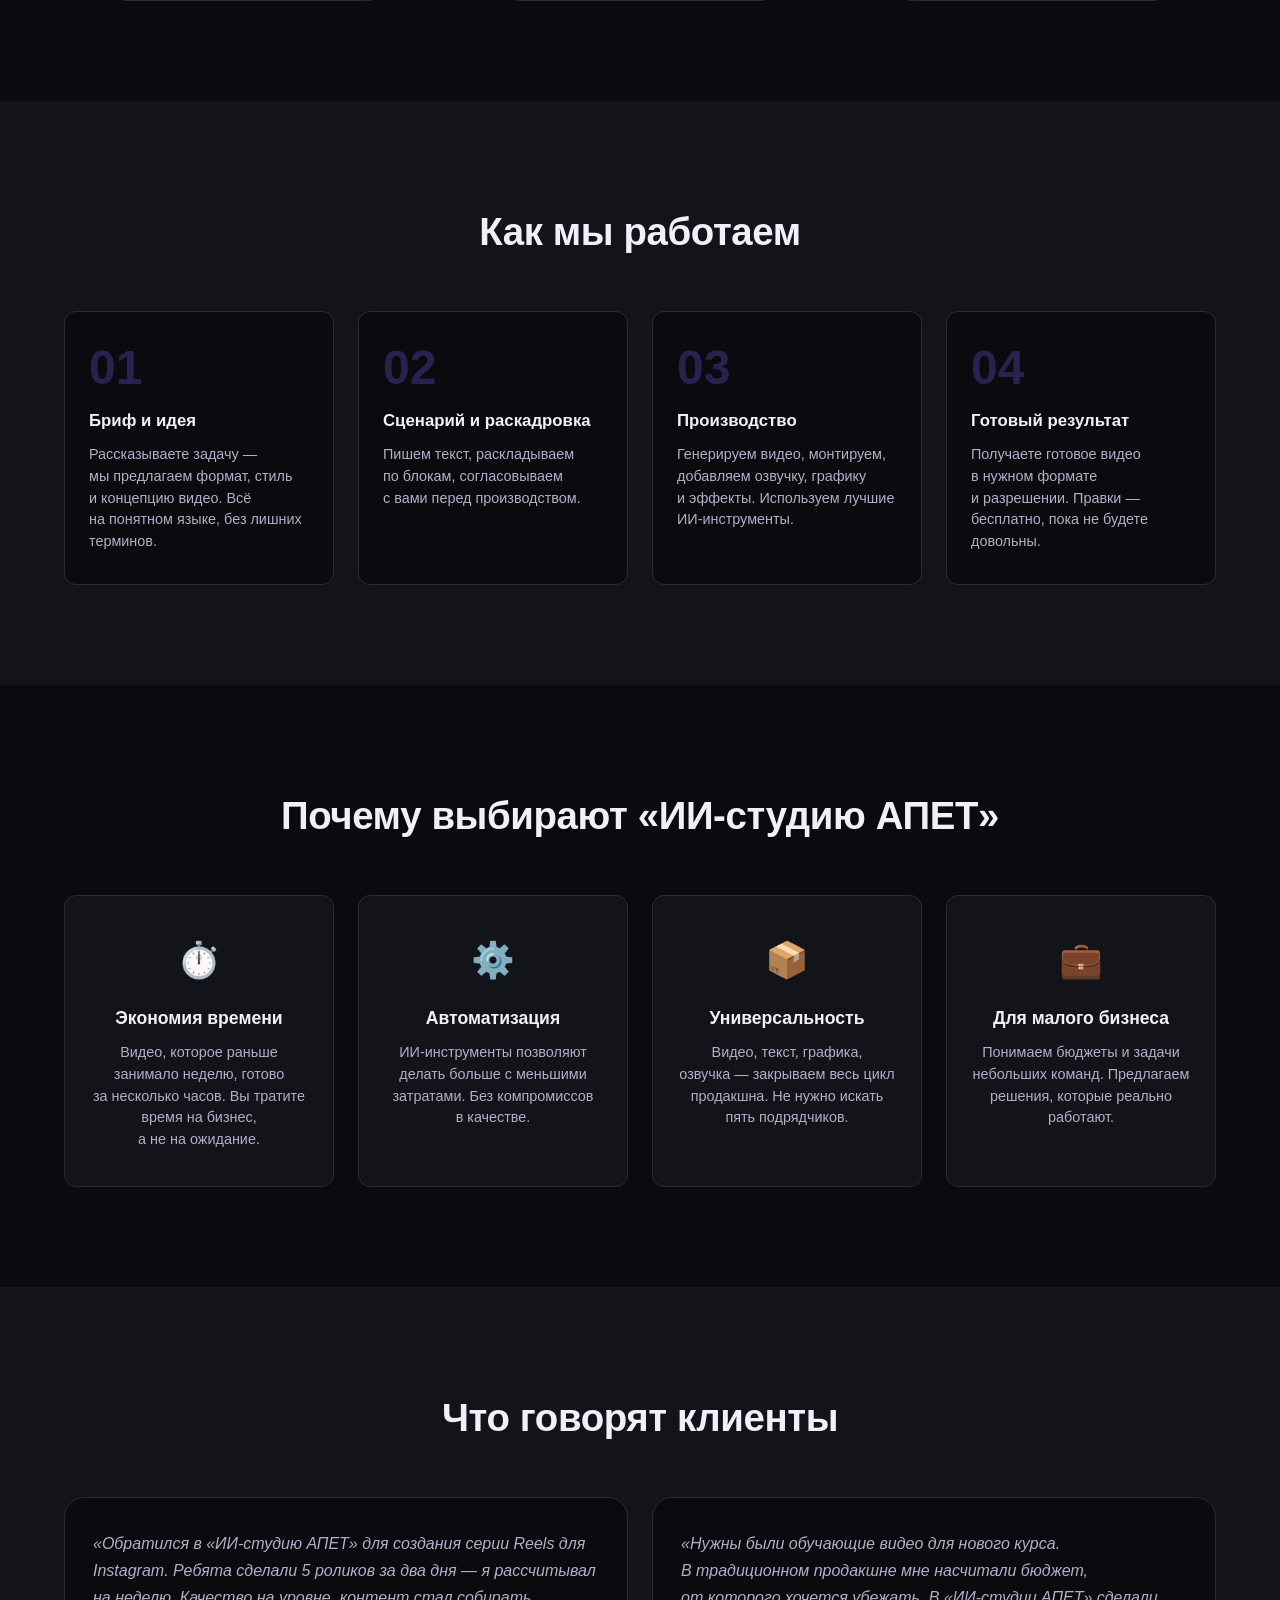
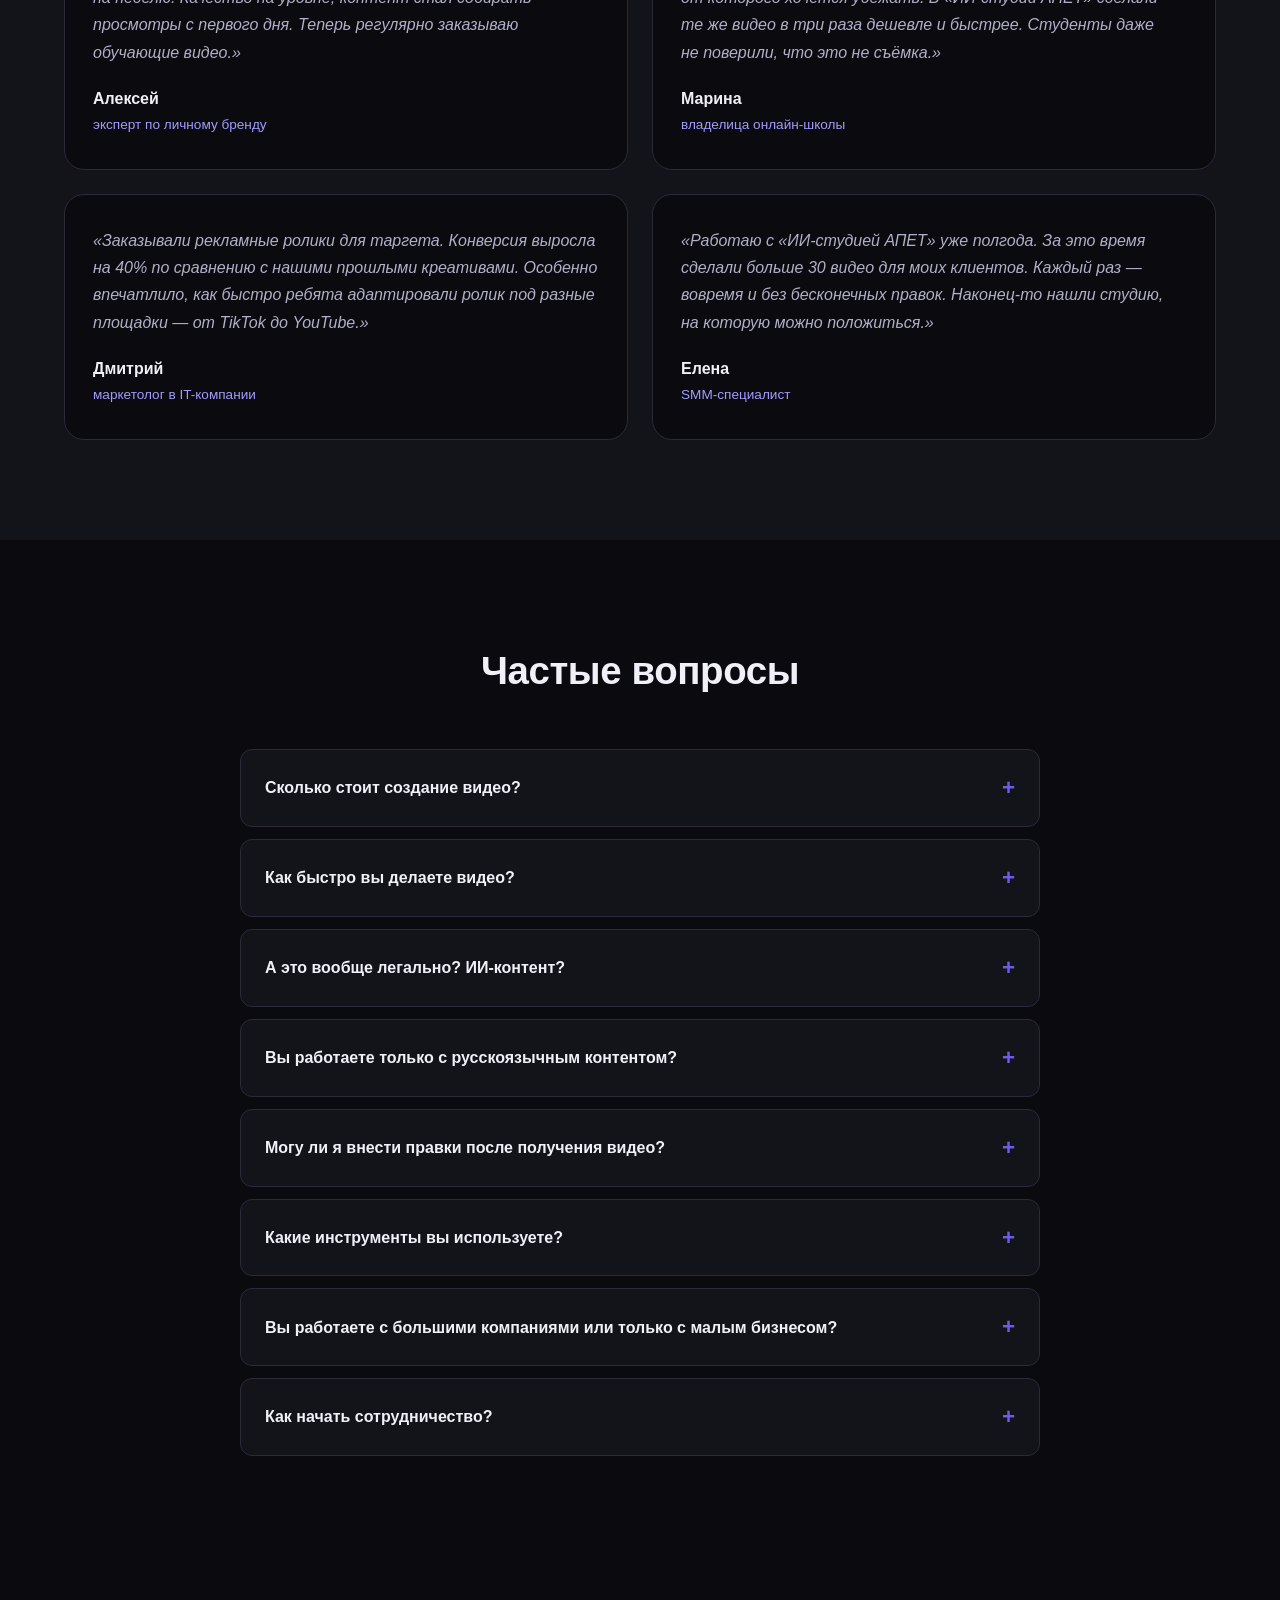
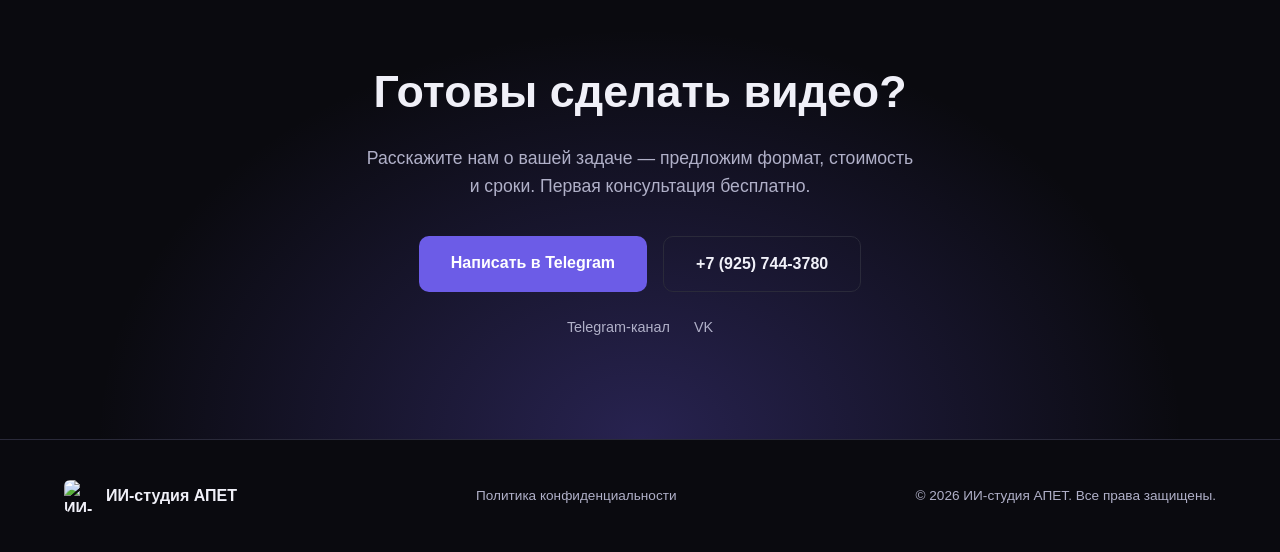
==== commit 83a02b86: "Add files via upload" ====
--- a/index.html
+++ b/index.html
@@ -29,7 +29,7 @@
 <header class="header">
     <div class="container header-inner">
         <a href="#" class="logo">
-            <img src="logo.jpg" alt="ИИ-студия АПЕТ" class="logo-img">
+            <img src="https://raw.githubusercontent.com/silvegeno/site-apet-video/main/logo.jpg" alt="ИИ-студия АПЕТ" class="logo-img">
             <span class="logo-text">ИИ-студия АПЕТ</span>
         </a>
         <nav class="nav">
@@ -138,7 +138,7 @@
             <div class="portfolio-item">
                 <div class="video-wrapper vertical">
                     <video controls preload="metadata">
-                        <source src="video/FRv02-kling.mp4" type="video/mp4">
+                        <source src="https://raw.githubusercontent.com/silvegeno/site-apet-video/main/video/FRv02-kling.mp4" type="video/mp4">
                         Ваш браузер не поддерживает видео.
                     </video>
                 </div>
@@ -151,7 +151,7 @@
             <div class="portfolio-item">
                 <div class="video-wrapper vertical">
                     <video controls preload="metadata">
-                        <source src="video/FRv03-video-editing2.mp4" type="video/mp4">
+                        <source src="https://raw.githubusercontent.com/silvegeno/site-apet-video/main/video/FRv03-video-editing2.mp4" type="video/mp4">
                         Ваш браузер не поддерживает видео.
                     </video>
                 </div>
@@ -164,7 +164,7 @@
             <div class="portfolio-item">
                 <div class="video-wrapper vertical">
                     <video controls preload="metadata" poster="">
-                        <source src="video/Wan_Avatar_SpeechtoVideo.mp4" type="video/mp4">
+                        <source src="https://raw.githubusercontent.com/silvegeno/site-apet-video/main/video/Wan_Avatar_SpeechtoVideo.mp4" type="video/mp4">
                         Ваш браузер не поддерживает видео.
                     </video>
                 </div>
@@ -374,7 +374,7 @@
 <footer class="footer">
     <div class="container footer-inner">
         <div class="footer-logo">
-            <img src="logo.jpg" alt="ИИ-студия АПЕТ" class="footer-logo-img">
+            <img src="https://raw.githubusercontent.com/silvegeno/site-apet-video/main/logo.jpg" alt="ИИ-студия АПЕТ" class="footer-logo-img">
             <span>ИИ-студия АПЕТ</span>
         </div>
         <nav class="footer-links">
